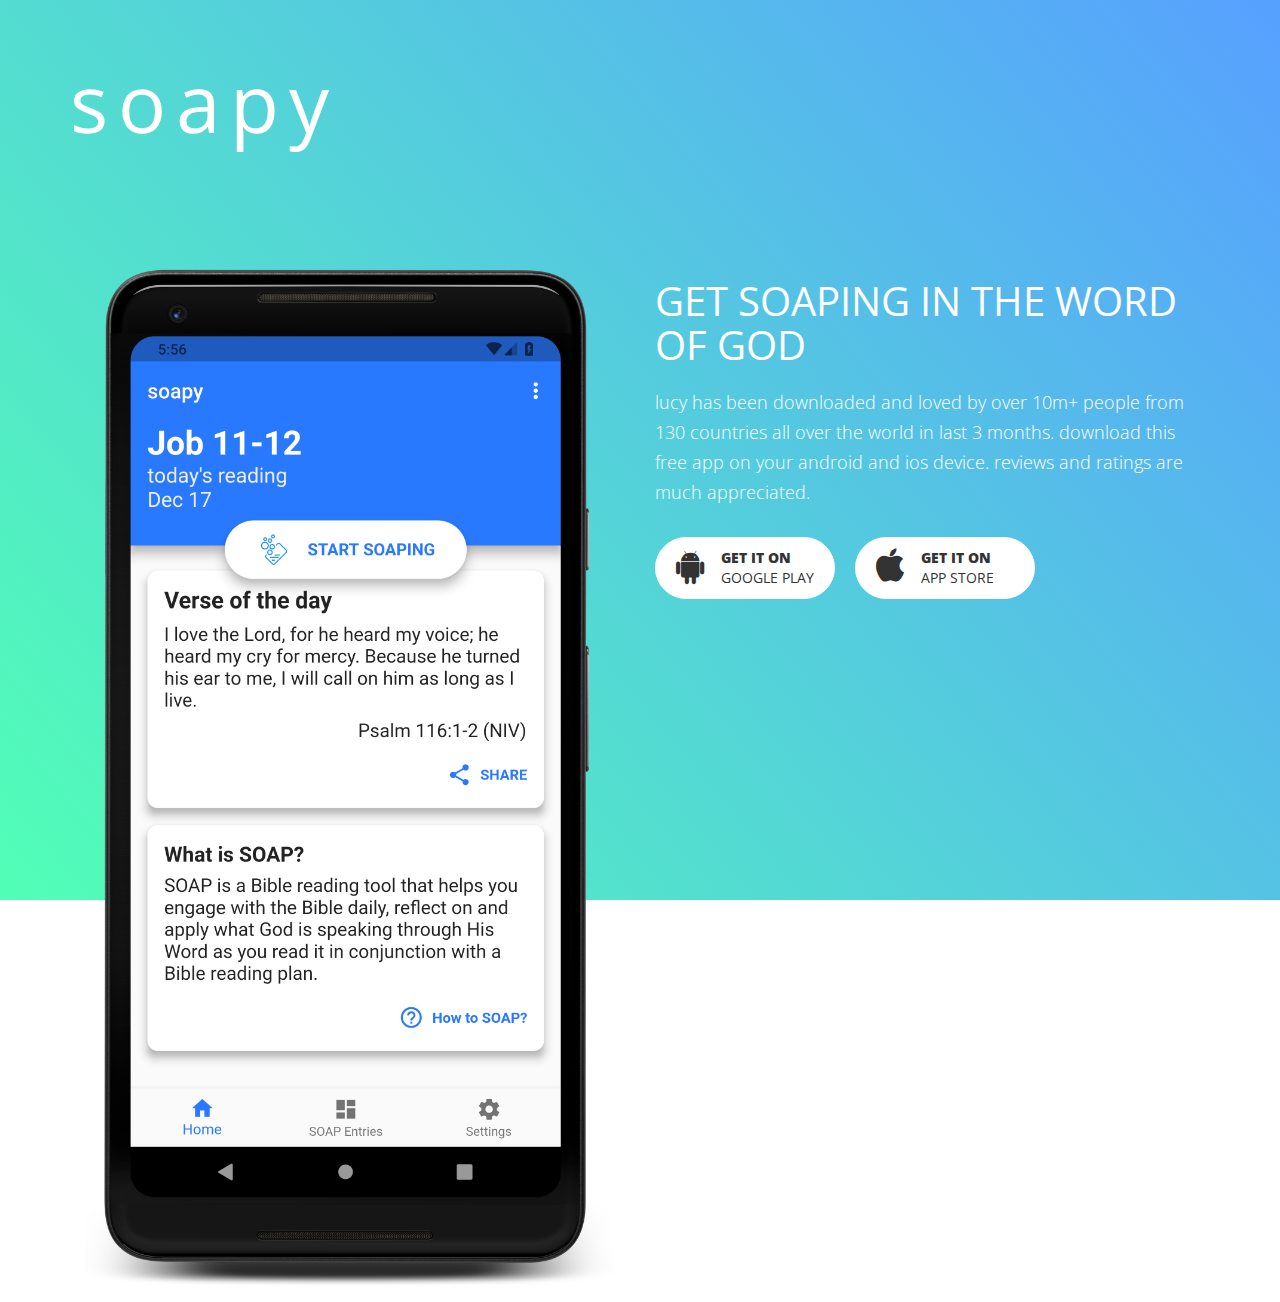
==== index.html @ 53131de4 "Initial commit" ====
<!DOCTYPE html>
<html lang="en">
<head>

    <meta charset="utf-8">
    <meta http-equiv="X-UA-Compatible" content="IE=edge">
    <meta name="viewport" content="width=device-width, initial-scale=1">

    <title>L U C Y</title>

    
    <link rel="stylesheet" href="css/bootstrap.min.css">
    <link rel="stylesheet" href="css/font-awesome.min.css">
    <link rel="stylesheet" href="css/owl.carousel.css">
    <link rel="stylesheet" href="css/owl.theme.css">
    <link rel="stylesheet" href="css/nivo-lightbox/nivo-lightbox.css">
    <link rel="stylesheet" href="css/nivo-lightbox/nivo-lightbox-theme.css">
    <link rel="stylesheet" href="css/animate.css">
    <link rel="stylesheet" href="css/style.css">


    <script src="js/modernizr.custom.js"></script>

</head>

<body>

    <a href="#header" id="back-to-top" class="top"><i class="fa fa-chevron-up"></i></a>
    <!-- HHHHHHHHHHHHHHHHHH        Preloader          HHHHHHHHHHHHHHHH -->
    <!-- <div id="preloader"></div> -->
    <!-- HHHHHHHHHHHHHHHHHH        Header          HHHHHHHHHHHHHHHH -->
    <section id="header" class="header">
        <div class="top-bar">
            <div class="container">
                <div class="navigation" id="navigation-scroll">
                        <div class="row">
                            <div class="col-md-11 col-xs-10">
                                <a href="index.html"><span id="logo"><strong class="strong">soapy</a>
                            </div>
                            <!-- <div class="col-md-1 col-xs-2">
                                <p class="nav-button">
                                    <button id="trigger-overlay" type="button">
                                    <i class="fa fa-bars"></i>
                                    </button>
                                </p>
                            </div> -->
                        </div><!-- /.row -->
                    </div><!-- /.navigation -->
                </div><!--/.container-->
            </div><!--/.top-bar-->

        <div class="container">
            <div class="starting">
                <div class="row">
                    <div class="col-md-6">
                        <img src="img/soapy-device-hero.png" alt="LUCY" class="iwow fadeInLeft animated animated">
                    </div>
                    <div class="col-md-6">
                        <div class="banner-text">
                             <h2 class="animation-box wow bounceIn animated"><strong class="strong">Get SOAPing in the Word of God</strong><br>
                            <p>
                                 Lucy has been downloaded and loved by over 10M+ people from 130 countries all over the world in last 3 months. Download this free app on your Android and iOS device. Reviews and ratings are much appreciated.
                            </p>
                            <a href="#" class="btn btn-download wow animated fadeInLeft">
                            <i class="fa fa-android pull-left"></i>
                            <strong>Get it on</strong>
                            <br/>Google Play </a>
                            <a href="#" class="btn btn-download wow animated fadeInRight">
                            <i class="fa fa-apple pull-left"></i>
                            <strong>Get it on</strong>
                            <br/>App store </a>   
                        </div> <!-- /.banner-text -->
                    </div>
                </div>
            </div>
            <!-- /.starting -->
        </div>
        <!-- /.container -->
    </section>
    <!-- /#header -->

    <script src="js/jquery-1.11.2.min.js"></script>
    <script src="js/wow.min.js"></script>
    <script src="js/owl-carousel.js"></script>
    <script src="js/nivo-lightbox.min.js"></script>
    <script src="js/smoothscroll.js"></script>
    <!--<script src="js/jquery.ajaxchimp.min.js"></script>-->
    <script src="js/bootstrap.min.js"></script>
    <script src="js/classie.js"></script>
    <script src="js/script.js"></script>
    <script>
        new WOW().init();
    </script>
    <script>
        $(document).ready(function(){
            $(".hideit").click(function(){
                $(".overlay").hide();
            });
            $("#trigger-overlay").click(function(){
                $(".overlay").show();
            });
        });
    </script>
    <script>
        $(document).ready(function(){

          var kawa = $('.top-bar');
          var back = $('#back-to-top');
          function scroll() {
             if ($(window).scrollTop() > 700) {
                kawa.addClass('fixed');
                back.addClass('show-top');

             } else {
                kawa.removeClass('fixed');
                back.removeClass('show-top');
             }
          }

          document.onscroll = scroll;
        });
    </script>
    <!--HHHHHHHHHHHH        Smooth Scrooling     HHHHHHHHHHHHHHHH-->
    <script>
        $(function() {
          $('a[href*=#]:not([href=#])').click(function() {
            if (location.pathname.replace(/^\//,'') == this.pathname.replace(/^\//,'') && location.hostname == this.hostname) {
              var target = $(this.hash);
              target = target.length ? target : $('[name=' + this.hash.slice(1) +']');
              if (target.length) {
                $('html,body').animate({
                  scrollTop: target.offset().top
                }, 1000);
                return false;
              }
            }
          });
        });
    </script>
</body>
</html>
---- css/style.css ----
/*HHHHHHHHHHHHHHHHHHHHHHHHHHHHHHHHHHHHHHH
HH				Imports
HHHHHHHHHHHHHHHHHHHHHHHHHHHHHHHHHHHHHHH*/
@import url(http://fonts.googleapis.com/css?family=Raleway:400,100,300,500,700);
@import url(https://fonts.googleapis.com/css?family=Open+Sans);


/*HHHHHHHHHHHHHHHHHHHHHHHHHHHHHHHHHHHHHHH
HH				Global
HHHHHHHHHHHHHHHHHHHHHHHHHHHHHHHHHHHHHHH*/
body{
	font-family: Open Sans, sans-serif;
    position: relative;
}
.top{
    display: none;
    background: rgb(81, 255, 182);
    color: #fff;
    padding: 5px 10px;
    font-size: 22px;
    position: fixed;
    bottom: 45px;
    right: 35px;
}
.show-top{
    display: block;
    z-index: 99;
    transition: 2s;
}
.top:hover{
    background: rgb(87, 160, 255);
}
h1{
	font-weight: 100;
	font-size: 40px;
	text-transform: uppercase;
	color: #fff;
	letter-spacing: 10px;
}
 h2{
	font-weight: 100;
	font-size: 40px;
	text-transform: uppercase;
	color: #fff;
}
ul{
    list-style: none;
}
#trigger-overlay:hover, a:focus, a:hover {
	color: inherit;
	text-decoration: none;
    transition: .8s;
}
p{
    font-size: 18px;
    text-transform: lowercase;
}
.wrapper{
	padding: 75px 0px;
}

.virticle-line{
    height: 40px;
    width: 1px;
    background: #888;
    margin: 15px auto 5px;
}
.circle{
    height: 15px;
    width: 15px;
    border: 1px solid #888;
    border-radius: 100%;
    margin: 0px auto 50px;
}
/*HHHHHHHHHHHHHHHHHHHHHHHHHHHHHHHH
HH 		Overlay style
HHHHHHHHHHHHHHHHHHHHHHHHHHHHHHHH*/
.overlay {
	position: fixed;
	width: 100%;
	height: 100%;
	top: 0;
	left: 0;
    z-index: 9999;
	background: linear-gradient(50deg, rgb(81, 255, 182), rgb(87, 160, 255));
}
.overlay .overlay-close {
    width: 50px;
    height: 50px;
    position: absolute;
    right: 110px;
    top: 85px;
	overflow: hidden;
	border: none;
	background: url(../img/cross.png) no-repeat center center;
	text-indent: 200%;
	color: transparent;
	outline: none;
	z-index: 100;
}
.overlay nav {
	text-align: center;
	position: relative;
	top: 50%;
	height: 60%;
	font-size: 54px;
	-webkit-transform: translateY(-50%);
	transform: translateY(-50%);
}
.overlay ul {
	list-style: none;
	padding: 0;
	margin: 0 auto;
	display: inline-block;
	height: 100%;
	position: relative;
}
.overlay ul li {
	display: block;
	height: 20%;
	height: calc(100% / 5);
	min-height: 54px;
}
.overlay ul li a {
	font-weight: 300;
	display: block;
	color: #fff;
	-webkit-transition: color 0.2s;
	transition: color 0.2s;
}
.overlay ul li a:hover,
.overlay ul li a:focus {
	color: #e3fcb1;
}
.overlay-hugeinc {
	opacity: 0;
	visibility: hidden;
	-webkit-transition: opacity 0.5s, visibility 0s 0.5s;
	transition: opacity 0.5s, visibility 0s 0.5s;
}
.overlay-hugeinc.open {
	opacity: 1;
	visibility: visible;
	-webkit-transition: opacity 0.5s;
	transition: opacity 0.5s;
}
.overlay-hugeinc nav {
	-webkit-perspective: 1200px;
	perspective: 1200px;
}
.overlay-hugeinc nav ul {
	opacity: 0.4;
	-webkit-transform: translateY(-25%) rotateX(35deg);
	transform: translateY(-25%) rotateX(35deg);
	-webkit-transition: -webkit-transform 0.5s, opacity 0.5s;
	transition: transform 0.5s, opacity 0.5s;
}
.overlay-hugeinc.open nav ul {
	opacity: 1;
	-webkit-transform: rotateX(0deg);
	transform: rotateX(0deg);
}
.overlay-hugeinc.close nav ul {
	-webkit-transform: translateY(25%) rotateX(-35deg);
	transform: translateY(25%) rotateX(-35deg);
}

/*HHHHHHHHHHHHHHHHHHHHHHHHHHHHHHHHHHHHHHH
HH              Preloader
HHHHHHHHHHHHHHHHHHHHHHHHHHHHHHHHHHHHHHH*/
#preloader {
    position:fixed;
    left:0;
    top:0;
    z-index:99999999999;
    width:100%;
    height:100%;
    overflow:visible;
    background: #fff url('../img/Intersection.gif') no-repeat center center;
    background-size: 100px 100px;
    }

/*HHHHHHHHHHHHHHHHHHHHHHHHHHHHHHHHHHHHHHH
HH				Header
HHHHHHHHHHHHHHHHHHHHHHHHHHHHHHHHHHHHHHH*/
.header{
	height: 100vh;
	background: linear-gradient(50deg, rgb(81, 255, 182), rgb(87, 160, 255));
    padding: 45px 0px;
}
#logo {
	font-size: 80px;
	letter-spacing: 10px;
	font-weight: 100;
	color: white;
	display: inline-block;
	padding: 0px;
    float: left;
}
a#logo:hover{
	text-decoration: none;
}
.strong{
	font-weight: 400;
}
.header img{
	width: 100%;
}
.top-bar{
    width: 100%;
}
.fixed {
    position: fixed;
    background: rgb(87, 160, 255);
    top: 0;
    z-index: 99;
    transition: 1s;
}
.fixed #logo{
    font-size: 60px;
}
.fixed .nav-button{
    margin: 15px 0px;
}
.nav-button{
	max-width: 600px;
	margin: 35px 0px;
}
.nav-button button{
	border: none;
	outline: none;
	display: inline-block;
	color: #fff;
	border-radius: 0px;
	cursor: pointer;
	background-color: transparent;
	float: right;
	font-size: 42px;
	/*border: 1px solid white;*/
	padding: 0px 12px;
}
.nav-button button:hover{
	color: rgb(87, 160, 255);
	background-color: white;
}
.navbar-white {
      background-color: #fff !important;
      transition: background 0.5s ease-out;
      box-shadow: 0px 0px 10px #39c;
}
.starting img{
	margin-top: 110px;
}
.banner-text{
    margin-top: 100px;
}
.starting p{
	padding: 20px 0px;
	color: #fff;
	line-height: 30px;
}
.btn.btn-download {
    padding: 10px;
    background: white;
    border-radius: 50px;
    width: 180px;
    text-align: left;
    color: #333333;
    border: 1px solid white;
    margin-right: 10px;
}
.btn.btn-download:hover{
    color: #fff;
    background-color: transparent;
}

.btn.btn-download i {
    width: 20px;
    font-size: 36px;
    margin-left: 10px;
    margin-right: 25px;
}

.btn.btn-download strong {
    font-weight: 800;
}
/*HHHHHHHHHHHHHHHHHHHHHHHHHHHHHHHHHHHHHHH
HH              Video
HHHHHHHHHHHHHHHHHHHHHHHHHHHHHHHHHHHHHHH*/
#video{
    text-align: center;
    color: #333;
}
#video h2{
    color: #333;
}
#video p{
    margin-top: 40px;
}
.video{
    margin: 0 auto;
}
/*HHHHHHHHHHHHHHHHHHHHHHHHHHHHHHHHHHHHHHH
HH              Bigfeature
HHHHHHHHHHHHHHHHHHHHHHHHHHHHHHHHHHHHHHH*/
#bigfeatures li i{
    color: #999;
    font-size: 24px;
    text-align: center;
    height: 50px;
    width: 50px;
    border: 1px solid #999;
    border-radius: 100%;
    padding-top: 12px;
}
.item-list-right li {
    padding:0 70px 20px 0;
    position:relative;
    text-align:right;
}
.item-list-right li i {
    font-size:32px;
    position:absolute;
    right:0;
    top:0;
}
.item-list-left li {
    padding:0 0px 20px 60px;
    position:relative;
    text-align:left;
}
.item-list-left li i {
    font-size:32px;
    position:absolute;
    left:0;
    top:0;
}
.item-list-right h3,.item-list-left h3 {
    margin:0 0 25px 0;
    font-weight:300;
}
.item-list-left.item-list-big li {
    padding:0 0px 20px 70px;
}
.item-list-big li i {
    font-size:48px;
}
.item-list-right li:last-child,.item-list-left li:last-child {
    padding-bottom:0;
}
#bigfeatures .screen {
    width: 400px;
    max-width:110%;
    height:auto;
}
#bigfeatures i {
    color:#41A1E1;
}
@media (max-width:1200px) and (min-width:767px) {
    #bigfeatures i {
        display:none;
    }
    .item-list-right.item-list-big li,.item-list-left.item-list-big li {
        padding:0 0px 40px 0px;
    }
}
@media (max-width:992px) and (min-width:767px) {
    .item-list-right.item-list-big li,.item-list-left.item-list-big li {
        font-size:14px;
    }
    .item-list-right h3,.item-list-left h3 {
        font-size:22px;
    }
    .item-list-right li:last-child,.item-list-left li:last-child {
        padding-bottom:0;
    }
}
@media all and (max-width:767px) {
    .item-list-right li i {
        right:auto;
        left:0;
    }
    .item-list-left li:last-child {
        margin-bottom:60px;
    }
}
.animation-box {
    display:inline-block;
    position:relative;
}
@-webkit-keyframes highlight-left {
    0% {
        opacity:0;
        top:100%;
        -webkit-transform:scale(0);
    }
    70% {
        opacity:1;
        -webkit-transform:scale(1);
    }
    100% {
        opacity:0;
        top:0;
        -webkit-transform:scale(0);
    }
}
@keyframes highlight-left {
    0% {
        opacity:0;
        top:100%;
        transform:scale(0);
    }
    70% {
        opacity:1;
        transform:scale(1);
    }
    100% {
        opacity:0;
        top:0;
        transform:scale(0);
    }
}
.highlight-left {
    position:absolute;
    animation:highlight-left 2s ease-in 0s infinite;
    -webkit-animation:highlight-left 2s ease-in 0s infinite;
    left:-5px;
    margin-top:-100px;
}
@-webkit-keyframes highlight-right {
    0% {
        opacity:0;
        top:0;
        -webkit-transform:scale(0)
    }
    70% {
        opacity:1;
        -webkit-transform:scale(1)
    }
    100% {
        opacity:0;
        top:100%;
        -webkit-transform:scale(0)
    }
}
@keyframes highlight-right {
    0% {
        opacity:0;
        top:0;
        transform:scale(0)
    }
    70% {
        opacity:1;
        transform:scale(1)
    }
    100% {
        opacity:0;
        top:100%;
        transform:scale(0)
    }
}
.highlight-right {
    position:absolute;
    animation:highlight-right 2s ease-in 0s infinite;
    -webkit-animation:highlight-right 2s ease-in 0s infinite;
    right:-5px;
    margin-top: -100px;
}

/*HHHHHHHHHHHHHHHHHHHHHHHHHHHHHHHHHHHHHHHHHHHHHHHH
HH              Speciality
HHHHHHHHHHHHHHHHHHHHHHHHHHHHHHHHHHHHHHHHHHHHHHHH*/
#speciality{
    background: #eee;
    text-align: center;
    color: #333;
}
#speciality h2{
    color: #333;
}
#speciality h3{
    text-transform: uppercase;
}
.special-icon{
    color: #888;
    border: 1px solid #888;
    border-radius: 100%;
    width: 50px;
    height: 50px;
    padding-top: 15px;
    display: inline-block;
    margin: 15px 0px;
}
#speciality .container .row .col-sm-4:nth-child(2){
    border-right: 1px solid #888;
    border-left: 1px solid #888;

}
/*HHHHHHHHHHHHHHHHHHHHHHHHHHHHHHHHHHHHHHHHHHHHHHHH
HH              Features
HHHHHHHHHHHHHHHHHHHHHHHHHHHHHHHHHHHHHHHHHHHHHHHH*/
.features-list{
    margin: 20px 10px;
}
.features-list-left{
    text-align: right;
    margin: 20px 10px;
}
.features-list ul.right li{
    padding: 10px 0px;
}
.features-list-left ul.left li{
    padding: 10px 0px;
    text-align: right;
}
.features-list ul.right{
    padding: 40px;
    margin-left: -40px;
}
.features-list-left ul.left{
    padding: 40px;
    margin-right: -40px;
}
.left-img{
    margin-right: -15px;
}
.right-img{
    margin-left: -15px;
}
/*HHHHHHHHHHHHHHHHHHHHHHHHHHHHHHHHHHHHHHHHHHHHHHHH
HH              Screenshots
HHHHHHHHHHHHHHHHHHHHHHHHHHHHHHHHHHHHHHHHHHHHHHHH*/
#gallery{
    background: #e7e7e7;
}
#gallery h2{
    display: none;
}
#gallery {
    position: relative;
}
#gallery .virticle-line, #gallery .circle{
    display: none;
}
#screenshots .item {
    padding:0px 0px;
    margin:10px;
    color:#FFF;
    -webkit-border-radius:3px;
    -moz-border-radius:3px;
    border-radius:3px;
    text-align:center;
    display:block;
}
.img_res{
    max-width: 200px;
}
.customNavigation {
    text-align:center;
}

.customNavigation a {
    -webkit-user-select:none;
    -khtml-user-select:none;
    -moz-user-select:none;
    -ms-user-select:none;
    user-select:none;
    -webkit-tap-highlight-color:rgba(0,0,0,0);
}
.gallery-nav {
    width: 42px;
    height: 42px;
    background: #fff;
    font-size: 28px;
    line-height: 0;
    border: 2px solid;
    border-radius: 100%;
    color: rgb(87, 160, 255);
    padding: 6px 9px;
}
.gallery-nav:hover,.gallery-nav:focus,.gallery-nav:active {
    color:#fff;
    background: rgb(87, 160, 255);
    border-color: rgb(87, 160, 255);
}
.customNavigation{
    top: 40%;
    position: absolute;
    display: block;
    width: 100%;
}
a.prev{
	float: left;
    margin-left: 10px;
    padding-left: 6px;
}
a.next{
	float: right;
    margin-right: 10px;
    padding-left: 12px;
}


/*HHHHHHHHHHHHHHHHHHHHHHHHHHHHHHHHHHHHHHHHHHHHHHHH
HH              Development Team
HHHHHHHHHHHHHHHHHHHHHHHHHHHHHHHHHHHHHHHHHHHHHHHH*/
#team{
    text-align: center;
    color: #333;
}
#team h2{
    color: #333;
}
#team img{
    width: 200px;
    margin-bottom: 20px;
    position: relative;
    display: block;
    margin: 0px auto;
}
.img-hover{
    display: none;
    width: 200px;
    height: 213px;
    position: absolute;
    margin: 0px auto;
}
#team .icon-m{
    position: absolute;
    width: 30px;
    right: 0px;
    bottom: 0px;
}
#team .icon-p{
    position: absolute;
    width: 30px;
    top: 185px;
    left: 185px;
}
#team .col-md-2:hover .img-hover{
    display: block;
    background: rgba(0, 0, 0, .7);
    top: 0;
    cursor: pointer;
    margin: 0px auto;
}
#team .col-md-2:hover .icon-m{
    display: block;
}
ul.social-icon{
    padding: 0px;
    margin-top: 95px;
}
ul.social-icon li{
    display: inline-block;
    margin: 5px;
}
ul.social-icon i {
    color:#333;
    background: #fff;
    border-radius:100%;
    display:block;
    width: 30px;
    height: 30px;
    padding: 8px;
}
ul.social-icon li a {
    display:block;
}
.social-icon ul li a i{
    color: white;
    border-color: white;
}
/*HHHHHHHHHHHHHHHHHHHHHHHHHHHHHHHHHHHHHHHHHHHHHH
HH 				Testimonial
HHHHHHHHHHHHHHHHHHHHHHHHHHHHHHHHHHHHHHHHHHHHHHH*/
#testimonial{
	background: linear-gradient(50deg, rgb(81, 255, 182), rgb(87, 160, 255));
    color: white;
    padding: 100px 0px;
    /*position: relative;*/
}
#testimonial h3{
    color: white;
}
#testimonial hr{
    border-color: white;
}
/*.item .test-img{
    width: 100px;
}*/
.owl-theme .owl-controls .owl-page span {
    border: 1px solid white;
    border-radius: 100%;
    height: 100px;
    width: 100px;
    border: 1px;
    padding: 0px;
    margin: 0px;
    background-color: #eee;
}
.owl-theme .owl-controls .owl-page{
    border-radius: 100%;
    border: 2px solid #fff;
    margin: 10px;
   /* position: absolute;
    top: -25px;*/
}
.owl-theme .owl-controls .owl-page span:hover{
    background-color: transparent;
}
.owl-theme .owl-controls .active span{
    background-color: transparent;
}
.owl-theme .owl-controls .owl-page:nth-child(1) {
    background: url(../img/test1.png) center ;
    background-size: 100px 100px;
}
.owl-theme .owl-controls .owl-page:nth-child(2) {
    background: url(../img/test2.png) center;
    background-size: 100px 100px;
}
.owl-theme .owl-controls .owl-page:nth-child(3) {
    background: url(../img/test3.png) center;
    background-size: 100px 100px;
}

/*HHHHHHHHHHHHHHHHHHHHHHHHHHHHHHHHHHHHHHHHHHHHHHHH
HH              Pricing table
HHHHHHHHHHHHHHHHHHHHHHHHHHHHHHHHHHHHHHHHHHHHHHHH*/

#pricing{
    position: relative;
    height: 100%;
    background: linear-gradient(50deg, rgb(81, 255, 182), rgb(87, 160, 255));
}
ul.pricing-table {
    display:block;
    width:100%;
}
ul.pricing-table:after {
    display:block;
    content:"";
    clear:both;
}
ul.pricing-table>li {
    display:block;
    position:relative;
    z-index:1;
    float:left;
    width:30.66666%;
    background:#fff;
    color:#444;
    margin:0 4% 0 0;
    padding:15px;
    text-align:center;
}
ul.pricing-table>li:last-child {
    margin-right:0;
}

ul.pricing-table .benefits-list{
    padding: 0px;
}
ul.pricing-table .stamp {
    position:absolute;
    right:-20px;
    top:60px;
    height:80px;
    width:80px;
    padding:10px;
    border-radius:50%;
    overflow:hidden;
    font-size:12px;
    background:#fff;
    border:1px solid #eee;
    text-transform:uppercase;
    line-height:1;
    font-weight:bold;
    letter-spacing:0px;
}
ul.pricing-table .stamp i {
    display:block;
    padding:0 0 4px 0;
    font-size:27px;
}
ul.pricing-table h3 {
    display:block;
    padding:30px 5px 30px 5px;
    margin:0;
    border-radius:5px 5px 0 0;
    border-bottom:2px dotted #eee;
    color:#444;
}
ul.pricing-table li.silver h3 {
    background:#eee;
    color:#888;
    border-bottom:2px dotted #eee;
}
ul.pricing-table li.silver .stamp {
    color:#888;
    border:1px solid #888;
}
ul.pricing-table li.gold h3 {
    background:#fff29d;
    color:#a98815;
    border-bottom:2px dotted #fff29d;
}
ul.pricing-table li.gold .stamp {
    color:#a98815;
    border:1px solid #a98815;
    text-align:center;
}
ul.pricing-table span {
    display:block;
    font-size:40px;
    font-weight:bold;
    color:#222;
    padding:30px 0;
    line-height:1.3;
}
ul.pricing-table span small {
    font-size:14px;
    font-weight:normal;
    color:#ccc;
    display:block;
    line-height:1;
}
ul.pricing-table .benefits-list {
    margin:0 0 30px 0;
}
ul.pricing-table .benefits-list li {
    padding:5px 0;
}
ul.pricing-table .benefits-list li.not {
    text-decoration:line-through;
    color:#ddd;
}
ul.pricing-table a.buy {
    display:block;
    padding:15px;
    font-size:28px;
    background:#f2f2f2;
    border-radius:0 0 5px 5px;
    color:#444;
    text-align:center;
}
ul.pricing-table a.buy:hover .ion-ios-cart-outline:before {
    content: "\f3d6";
}
.bg-color-grad {
    background:#00aeff;
    background:-moz-linear-gradient(top,#00aeff 0%,#00e0a4 100%);
    background:-webkit-gradient(linear,left top,left bottom,color-stop(0%,#00aeff),color-stop(100%,#00e0a4));
    background:-webkit-linear-gradient(top,#00aeff 0%,#00e0a4 100%);
    background:-o-linear-gradient(top,#00aeff 0%,#00e0a4 100%);
    background:-ms-linear-gradient(top,#00aeff 0%,#00e0a4 100%);
    background:linear-gradient(to bottom,#00aeff 0%,#00e0a4 100%);
    filter:progid:DXImageTransform.Microsoft.gradient( startColorstr='#00aeff',endColorstr='#00e0a4',GradientType=0 );
}


/*HHHHHHHHHHHHHHHHHHHHHHHHHHHHHHHHHHHHHHHHHHHHHHHH
HH              Contact Us
HHHHHHHHHHHHHHHHHHHHHHHHHHHHHHHHHHHHHHHHHHHHHHHH*/
#contact{
    text-align: left;
    background-color: #e7e7e7;
}
#contact i {
    width: 60px;
    height: 100px;
    border-radius: 30px;
    border: 2px solid #fff;
    color: #fff;
    font-size: 40px;
    display: inline-block;
    margin-right: 20px;
    margin-top: 12px;
    padding: 30px 0;
    text-align: center;
    float: left;
}
.contact-item:hover i{
    background-color: #39c;
    transition: .8s;
    border: 2px solid #e7e7e7 !important;
    /*background: linear-gradient(90deg, rgb(81, 255, 182), rgb(87, 160, 255));*/
}
.contact{
    font-size: 15px;
}
.form h3{
    margin-left: 15px;
}
.form .message{
    margin: 0px 15px;
    height: 180px;
    width: 98%;
}
.btn-sub {
    width: 170px;
    height: 50px;
    border-radius: 0px;
    color: white;
    background-color: rgb(87, 160, 255);
    padding: 15px 10px;
    margin: 10px 30px;
    border-color: rgb(87, 160, 255);
    margin-bottom: 45px;
    text-transform: uppercase;
    font-weight: 700;
}
.btn-sub:hover{
    background-color: rgb(81, 255, 182);
    border-color: rgb(81, 255, 182);
    color: white;
    transition: .8s;
}
input[type="username"]:focus, input[type="email"]:focus, input[type="text"]:focus{
    border-color: rgb(81, 255, 182);
    box-shadow: none;
}
input.form-control, .message {
    border-radius: 0px;
}
/*HHHHHHHHHHHHHHHHHHHHHHHHHHHHHHHHHHHHHHHHHHHHHHHH
HH              Footer Section
HHHHHHHHHHHHHHHHHHHHHHHHHHHHHHHHHHHHHHHHHHHHHHHH*/

#footer {
    /*background: linear-gradient(180deg, rgb(0, 190, 111), rgb(87, 160, 255));*/
    background-color: #39c;
    color:white;
    padding:40px 0;
}
#footer .credits a {
    color:#fff;
    text-decoration:underline;
}
.credits{
   	padding-bottom: 5px;
}
ul.social-icons{
  padding: 0;
}
ul.social-icons li {
    display:inline-block;
    margin:5px;
    font-size:35px;
}
.copyright {
    margin-top:40px;
    border-top:1px solid rgba(255,255,255,0.31);
    padding-top:40px;
}
ul.social-icons i {
    color:white;
    border-radius:100%;
    display:block;
    width: 50px;
    height: 50px;
    padding: 9px;
}
ul.social-icons li a {
    display:block;
}
.footer-logo h1 {
    color: white;
}
.social-icons ul li a i{
	color: white;
	border-color: white;
}
.facebook a:hover i {
    color:#fff;
    background-color:#3B5998;
}
.twitter a:hover i {
    color:#fff;
    background-color: #2A80BA;
}
.linkedin a:hover i {
    color:#fff;
    background-color:#007bb6;
}
.googleplus a:hover i {
    color:#fff;
    background-color:#dd4b39;
}
.github a:hover i {
    color:#fff;
    background-color: #444;
}
.back-to-top {
    cursor: pointer;
    position: fixed;
    bottom: 20px;
    right: 20px;
    display:none;
    border-radius: 0;
    opacity: 0.75;
}



/*HHHHHHHHHHHHHHHHHHHHHHHHHHHHHHHHHHHHHHHHHHHHHHHH
HH 				Media Quiry
HHHHHHHHHHHHHHHHHHHHHHHHHHHHHHHHHHHHHHHHHHHHHHHH*/


@media screen and (max-height: 30.5em) {
	.overlay nav {
		height: 70%;
		font-size: 34px;
	}
	.overlay ul li {
		min-height: 34px;
	}
}
@media (max-width: 966px){
    .header{
        height: 100%;
    }
    .header img{
        display: none;
    }
    .img-hover{
        left: 0;
        right: 0;
    }
    #gallery h2{
        display: block;
        color: black;
        text-align: center;
    }
    #gallery .virticle-line, #gallery .circle{
        display: block;
    }
    #team .icon-p{
        left: 231px;
    }
    /*#speciality .container .row .col-sm-4:nth-child(2){
        border-right: 2px solid #888;
    }*/
    #contact i{
        color: #9d9d9d;
        border-color: #9d9d9d;
    }
    #contact .col-sm-6:hover i{
        background-color: #39c;
        color: #fff;
        border-color: #fff;
    }
    h3{
        font-weight: 500 !important;
    }
    #bigfeatures li i{
        display: none;
    }
    .form .message{
        width: 96%;
    }
}
@media (max-width: 480px){
    h2{
        font-size: 35px;
    }
    .wrapper{
        padding: 35px 0px;
    }
    .header{
		text-align: center;
        padding: 10px 0px;
	}
    .banner-text {
        margin-top: 50px;
    }
    .btn.btn-download{
        margin-right: 5px;
        width: 133px;
        margin-bottom: 30px;
    }
    .btn.btn-download i {
        font-size: 36px;
        margin-right: 16px;
        margin-left: 0px;
    }
	.overlay .overlay-close {
		right: 45px;
	  	top: 30px;
	}
    .nav-button button{
        font-size: 36px;
        margin-top: -20px;
    }
	#logo{
		font-size: 56px;
		text-align: left;
	}
	.btn-download{
		margin: 5px 0px;
	}
    ul.pricing-table>li {
        margin: 10px -20px;
        width: 100%;
    }
    #speciality .container .row .col-sm-4:nth-child(2){
        border: 0px;
    }
    .item-list-right.item-list-big li, .item-list-left.item-list-big li{
        padding: 0 0 60px 0;
        margin: 0px;
        text-align: left;
    }
    li.li i {
        display: none;
    }
    #features img{
        display: none;
    }
    .features-list, .features-list-left {
        padding: 10px;
    }
    .features-list ul.right li {
        padding: 10px 5px;
    }
    .features-list-left{
        text-align: left;
    }
    .features-list-left ul.left li {
          padding-bottom: 10px;
          margin-left: -30px;
          text-align: left;
    }
    .features-list ul.right{
        padding: 0px;
        margin: 0px;
    }
    .features-list-left ul.left{
        padding: 0px;
        margin-left: 40px;
    }
    .owl-theme .owl-controls .owl-page span{
        height: 70px;
        width: 70px;
    }
    .owl-theme .owl-controls .owl-page:nth-child(1){
        background-size: 70px 70px;
    }
    .owl-theme .owl-controls .owl-page:nth-child(2){
        background-size: 70px 70px;
    }
    .owl-theme .owl-controls .owl-page:nth-child(3){
        background-size: 70px 70px;
    }
    ul.social-icons li{
        margin: 0px;
    }
    .form .message{
        width: 91%;
    }
}
@media (max-width: 320px){
    .overlay nav ul{
        margin-left: -20px;
    }
    .overlay .overlay-close {
        right: 50px;
    }
}
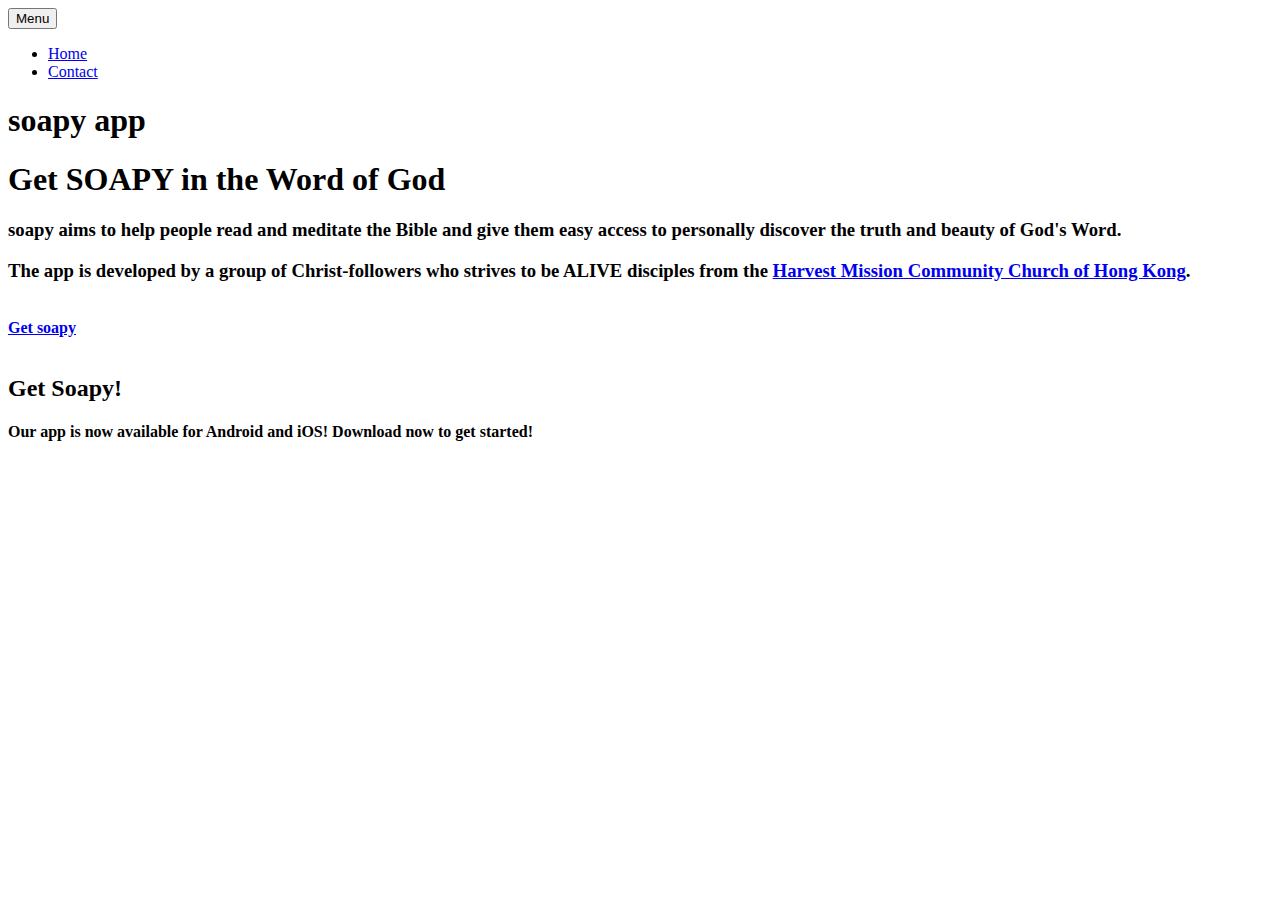
==== commit 5b85e816: "Update routes links" ====
--- a/index.html
+++ b/index.html
@@ -1,141 +1,125 @@
 <!DOCTYPE html>
 <html lang="en">
-<head>
 
+  <head>
     <meta charset="utf-8">
-    <meta http-equiv="X-UA-Compatible" content="IE=edge">
-    <meta name="viewport" content="width=device-width, initial-scale=1">
+    <meta name="viewport" content="width=device-width, initial-scale=1, shrink-to-fit=no">
+    <meta name="description" content="Soapy app aims to help people read and meditate the Bible and give them easy access to personally discover the truth and beauty of God's Word.">
+    <meta name="author" content="">
 
-    <title>L U C Y</title>
+    <title>soapy app</title>
+    <link rel="apple-touch-icon" sizes="57x57" href="/favicon/apple-icon-57x57.png">
+    <link rel="apple-touch-icon" sizes="60x60" href="/favicon/apple-icon-60x60.png">
+    <link rel="apple-touch-icon" sizes="72x72" href="/favicon/apple-icon-72x72.png">
+    <link rel="apple-touch-icon" sizes="76x76" href="/favicon/apple-icon-76x76.png">
+    <link rel="apple-touch-icon" sizes="114x114" href="/favicon/apple-icon-114x114.png">
+    <link rel="apple-touch-icon" sizes="120x120" href="/favicon/apple-icon-120x120.png">
+    <link rel="apple-touch-icon" sizes="144x144" href="/favicon/apple-icon-144x144.png">
+    <link rel="apple-touch-icon" sizes="152x152" href="/favicon/apple-icon-152x152.png">
+    <link rel="apple-touch-icon" sizes="180x180" href="/favicon/apple-icon-180x180.png">
+    <link rel="icon" type="image/png" sizes="192x192"  href="/favicon/android-icon-192x192.png">
+    <link rel="icon" type="image/png" sizes="32x32" href="/favicon/favicon-32x32.png">
+    <link rel="icon" type="image/png" sizes="96x96" href="/favicon/favicon-96x96.png">
+    <link rel="icon" type="image/png" sizes="16x16" href="/favicon/favicon-16x16.png">
+    <link rel="manifest" href="/favicon/manifest.json">
+    <link rel="shortcut icon" href="/favicon/favicon-96x96.png" type="image/png">
+    <link rel="icon" href="/favicon/favicon.ico" type="image/x-icon">
+    <meta name="msapplication-TileColor" content="#2979FF">
+    <meta name="msapplication-TileImage" content="/favicon/ms-icon-144x144.png">
+    <meta name="theme-color" content="#2979FF">
 
-    
-    <link rel="stylesheet" href="css/bootstrap.min.css">
-    <link rel="stylesheet" href="css/font-awesome.min.css">
-    <link rel="stylesheet" href="css/owl.carousel.css">
-    <link rel="stylesheet" href="css/owl.theme.css">
-    <link rel="stylesheet" href="css/nivo-lightbox/nivo-lightbox.css">
-    <link rel="stylesheet" href="css/nivo-lightbox/nivo-lightbox-theme.css">
-    <link rel="stylesheet" href="css/animate.css">
-    <link rel="stylesheet" href="css/style.css">
+    <!-- Bootstrap core CSS -->
+    <link href="vendor/bootstrap/css/bootstrap.min.css" rel="stylesheet">
 
+    <!-- Custom fonts for this template -->
+    <link href="vendor/fontawesome-free/css/all.min.css" rel="stylesheet">
+    <link rel="stylesheet" href="vendor/simple-line-icons/css/simple-line-icons.css">
+    <link href="https://fonts.googleapis.com/css?family=Lato" rel="stylesheet">
+    <link href="https://fonts.googleapis.com/css?family=Catamaran:100,200,300,400,500,600,700,800,900" rel="stylesheet">
+    <link href="https://fonts.googleapis.com/css?family=Muli" rel="stylesheet">
 
-    <script src="js/modernizr.custom.js"></script>
+    <!-- Plugin CSS -->
+    <link rel="stylesheet" href="device-mockups/device-mockups.min.css">
 
-</head>
+    <!-- Custom styles for this template -->
+    <link href="css/new-age.css" rel="stylesheet">
 
-<body>
+  </head>
 
-    <a href="#header" id="back-to-top" class="top"><i class="fa fa-chevron-up"></i></a>
-    <!-- HHHHHHHHHHHHHHHHHH        Preloader          HHHHHHHHHHHHHHHH -->
-    <!-- <div id="preloader"></div> -->
-    <!-- HHHHHHHHHHHHHHHHHH        Header          HHHHHHHHHHHHHHHH -->
-    <section id="header" class="header">
-        <div class="top-bar">
-            <div class="container">
-                <div class="navigation" id="navigation-scroll">
-                        <div class="row">
-                            <div class="col-md-11 col-xs-10">
-                                <a href="index.html"><span id="logo"><strong class="strong">soapy</a>
-                            </div>
-                            <!-- <div class="col-md-1 col-xs-2">
-                                <p class="nav-button">
-                                    <button id="trigger-overlay" type="button">
-                                    <i class="fa fa-bars"></i>
-                                    </button>
-                                </p>
-                            </div> -->
-                        </div><!-- /.row -->
-                    </div><!-- /.navigation -->
-                </div><!--/.container-->
-            </div><!--/.top-bar-->
+  <body id="page-top">
+<!-- Navigation -->
+    <nav class="navbar navbar-expand-lg navbar-light fixed-top" id="mainNav">
+      <div class="container">
+        <button class="navbar-toggler navbar-toggler-right" type="button" data-toggle="collapse" data-target="#navbarResponsive" aria-controls="navbarResponsive" aria-expanded="false" aria-label="Toggle navigation">
+          Menu
+          <i class="fas fa-bars"></i>
+        </button>
+        <div class="collapse navbar-collapse" id="navbarResponsive">
+          <ul class="navbar-nav ml-auto">
+            <li class="nav-item">
+              <a class="nav-link js-scroll-trigger" href="#">Home</a>
+            </li>
+            <li class="nav-item">
+              <a class="nav-link js-scroll-trigger" href="/contact.html">Contact</a>
+            </li>
+          </ul>
+        </div>
+      </div>
+    </nav>
 
-        <div class="container">
-            <div class="starting">
-                <div class="row">
-                    <div class="col-md-6">
-                        <img src="img/soapy-device-hero.png" alt="LUCY" class="iwow fadeInLeft animated animated">
-                    </div>
-                    <div class="col-md-6">
-                        <div class="banner-text">
-                             <h2 class="animation-box wow bounceIn animated"><strong class="strong">Get SOAPing in the Word of God</strong><br>
-                            <p>
-                                 Lucy has been downloaded and loved by over 10M+ people from 130 countries all over the world in last 3 months. Download this free app on your Android and iOS device. Reviews and ratings are much appreciated.
-                            </p>
-                            <a href="#" class="btn btn-download wow animated fadeInLeft">
-                            <i class="fa fa-android pull-left"></i>
-                            <strong>Get it on</strong>
-                            <br/>Google Play </a>
-                            <a href="#" class="btn btn-download wow animated fadeInRight">
-                            <i class="fa fa-apple pull-left"></i>
-                            <strong>Get it on</strong>
-                            <br/>App store </a>   
-                        </div> <!-- /.banner-text -->
-                    </div>
-                </div>
+    <header class="masthead">
+      <div class="container h-100">
+        <div class="row h-100">
+          <div class="col-lg-8 my-auto">
+            <div class="header-content mx-auto">
+              <h1 class="mb-5"><strong>soapy app</strong></h1>
+              <h1 class="mb-4">Get SOAPY in the Word of God</h1>
+              <h3 class="mb-3">
+                    soapy aims to help people read and meditate the Bible and give them easy access to personally discover the truth and beauty of God's Word.
+              </h3>
+              <h3>
+                  The app is developed by a group of Christ-followers who strives to be ALIVE disciples from the <a href="http://hongkong.hmcc.net">Harvest Mission Community Church of Hong Kong</a>.
+              </h3>
+              <br>
+              <a href="#download" class="btn btn-outline btn-xl js-scroll-trigger"><strong>Get soapy</strong></a>
+              <br>
             </div>
-            <!-- /.starting -->
+          </div>
+          <div class="col-lg-4 my-auto">
+            <div class="device-container">
+                <img src="img/soapy-pixel-framed.png" class="img-fluid" alt="">
+            </div>
+          </div>
         </div>
-        <!-- /.container -->
+      </div>
+    </header>
+
+    <section class="download bg-primary text-center" id="download">
+      <div class="container">
+        <div class="row">
+          <div class="col-md-8 mx-auto">
+            <h2 class="section-heading">Get Soapy!</h2>
+            <h4>Our app is now available for Android and iOS! Download now to get started!</h4>
+            <br>
+            <div class="badges">
+              <a class="badge-link" href="https://play.google.com/store/apps/details?id=xyz.nouze.soapy"><img src="img/google-play-badge.svg" alt=""></a>
+              <a class="badge-link" href="https://itunes.apple.com/app/soapy-soap-bible-reading-app/id1448825436"><img src="img/app-store-badge.svg" alt=""></a>
+            </div>
+          </div>
+        </div>
+      </div>
     </section>
-    <!-- /#header -->
 
-    <script src="js/jquery-1.11.2.min.js"></script>
-    <script src="js/wow.min.js"></script>
-    <script src="js/owl-carousel.js"></script>
-    <script src="js/nivo-lightbox.min.js"></script>
-    <script src="js/smoothscroll.js"></script>
-    <!--<script src="js/jquery.ajaxchimp.min.js"></script>-->
-    <script src="js/bootstrap.min.js"></script>
-    <script src="js/classie.js"></script>
-    <script src="js/script.js"></script>
-    <script>
-        new WOW().init();
-    </script>
-    <script>
-        $(document).ready(function(){
-            $(".hideit").click(function(){
-                $(".overlay").hide();
-            });
-            $("#trigger-overlay").click(function(){
-                $(".overlay").show();
-            });
-        });
-    </script>
-    <script>
-        $(document).ready(function(){
+    <!-- Bootstrap core JavaScript -->
+    <script src="vendor/jquery/jquery.min.js"></script>
+    <script src="vendor/bootstrap/js/bootstrap.bundle.min.js"></script>
 
-          var kawa = $('.top-bar');
-          var back = $('#back-to-top');
-          function scroll() {
-             if ($(window).scrollTop() > 700) {
-                kawa.addClass('fixed');
-                back.addClass('show-top');
+    <!-- Plugin JavaScript -->
+    <script src="vendor/jquery-easing/jquery.easing.min.js"></script>
 
-             } else {
-                kawa.removeClass('fixed');
-                back.removeClass('show-top');
-             }
-          }
+    <!-- Custom scripts for this template -->
+    <script src="js/new-age.min.js"></script>
 
-          document.onscroll = scroll;
-        });
-    </script>
-    <!--HHHHHHHHHHHH        Smooth Scrooling     HHHHHHHHHHHHHHHH-->
-    <script>
-        $(function() {
-          $('a[href*=#]:not([href=#])').click(function() {
-            if (location.pathname.replace(/^\//,'') == this.pathname.replace(/^\//,'') && location.hostname == this.hostname) {
-              var target = $(this.hash);
-              target = target.length ? target : $('[name=' + this.hash.slice(1) +']');
-              if (target.length) {
-                $('html,body').animate({
-                  scrollTop: target.offset().top
-                }, 1000);
-                return false;
-              }
-            }
-          });
-        });
-    </script>
-</body>
-</html>+  </body>
+
+</html>
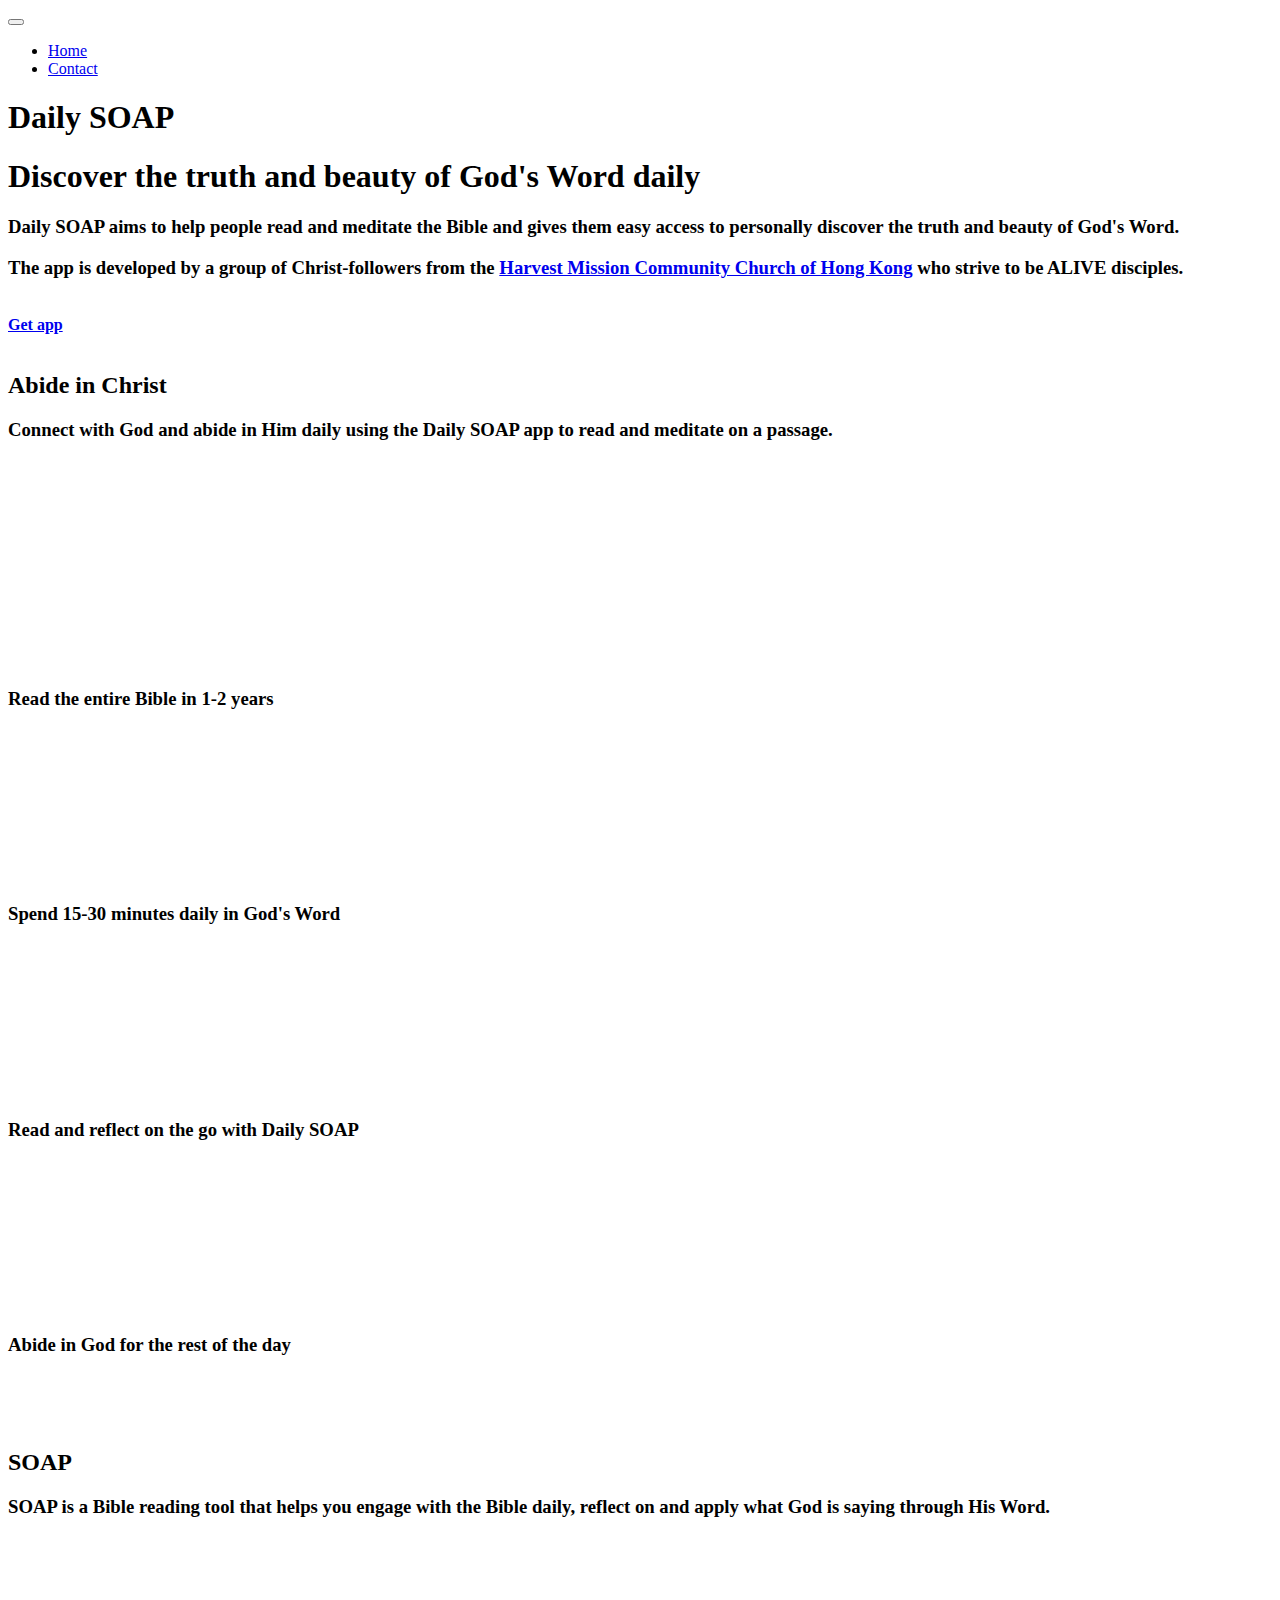
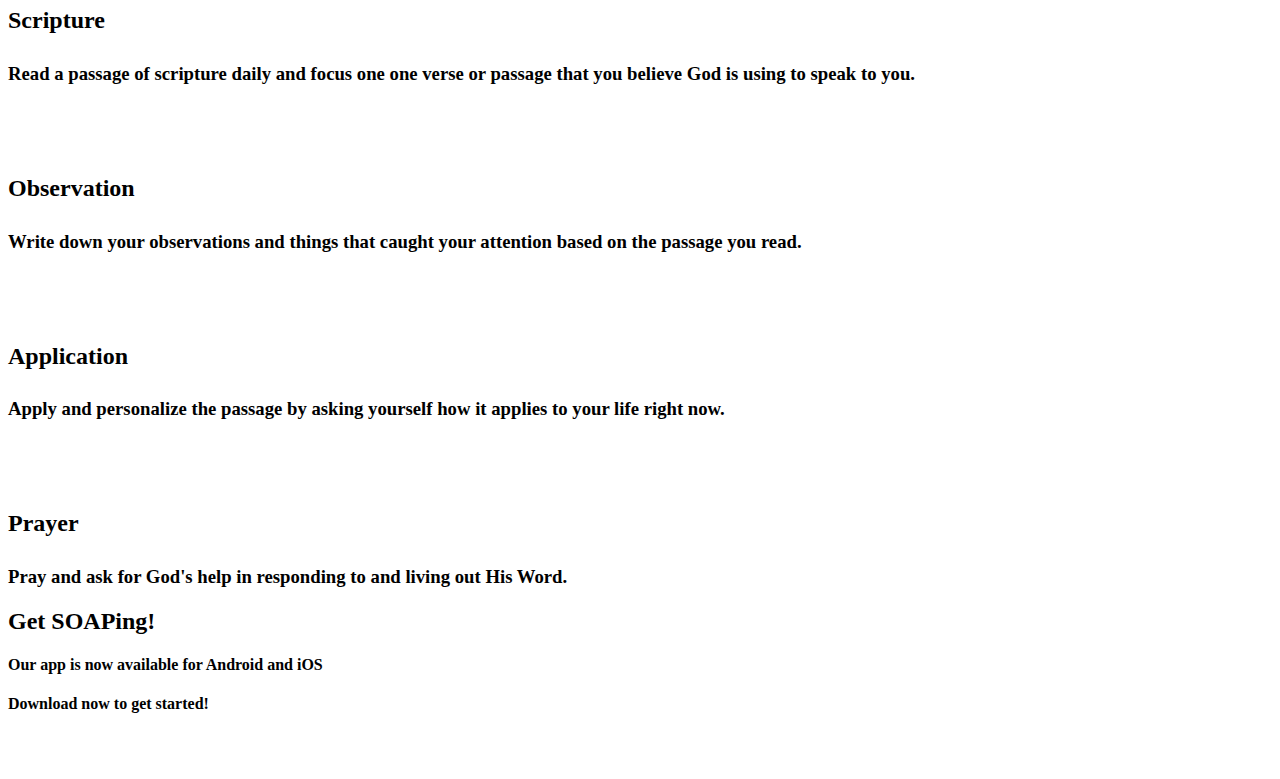
==== commit b840a411: "Change tagline on honepage" ====
--- a/index.html
+++ b/index.html
@@ -4,10 +4,10 @@
   <head>
     <meta charset="utf-8">
     <meta name="viewport" content="width=device-width, initial-scale=1, shrink-to-fit=no">
-    <meta name="description" content="Soapy app aims to help people read and meditate the Bible and give them easy access to personally discover the truth and beauty of God's Word.">
+    <meta name="description" content="Daily SOAP app aims to help people read and meditate the Bible and give them easy access to personally discover the truth and beauty of God's Word.">
     <meta name="author" content="">
 
-    <title>soapy app</title>
+    <title>Daily SOAP</title>
     <link rel="apple-touch-icon" sizes="57x57" href="/favicon/apple-icon-57x57.png">
     <link rel="apple-touch-icon" sizes="60x60" href="/favicon/apple-icon-60x60.png">
     <link rel="apple-touch-icon" sizes="72x72" href="/favicon/apple-icon-72x72.png">
@@ -44,6 +44,17 @@
     <!-- Custom styles for this template -->
     <link href="css/new-age.css" rel="stylesheet">
 
+    <!-- Google Analytics -->
+    <!-- Global site tag (gtag.js) - Google Analytics -->
+    <script async src="https://www.googletagmanager.com/gtag/js?id=UA-132533312-1"></script>
+    <script>
+      window.dataLayer = window.dataLayer || [];
+      function gtag(){dataLayer.push(arguments);}
+      gtag('js', new Date());
+
+      gtag('config', 'UA-132533312-1');
+    </script>
+
   </head>
 
   <body id="page-top">
@@ -51,7 +62,6 @@
     <nav class="navbar navbar-expand-lg navbar-light fixed-top" id="mainNav">
       <div class="container">
         <button class="navbar-toggler navbar-toggler-right" type="button" data-toggle="collapse" data-target="#navbarResponsive" aria-controls="navbarResponsive" aria-expanded="false" aria-label="Toggle navigation">
-          Menu
           <i class="fas fa-bars"></i>
         </button>
         <div class="collapse navbar-collapse" id="navbarResponsive">
@@ -72,37 +82,104 @@
         <div class="row h-100">
           <div class="col-lg-8 my-auto">
             <div class="header-content mx-auto">
-              <h1 class="mb-5"><strong>soapy app</strong></h1>
-              <h1 class="mb-4">Get SOAPY in the Word of God</h1>
+              <h1 class="mb-5"><strong>Daily SOAP</strong></h1>
+              <h1 class="mb-4">Discover the truth and beauty of God's Word daily</h1>
               <h3 class="mb-3">
-                    soapy aims to help people read and meditate the Bible and give them easy access to personally discover the truth and beauty of God's Word.
+                    Daily SOAP aims to help people read and meditate the Bible and gives them easy access to personally discover the truth and beauty of God's Word.
               </h3>
               <h3>
-                  The app is developed by a group of Christ-followers who strives to be ALIVE disciples from the <a href="http://hongkong.hmcc.net">Harvest Mission Community Church of Hong Kong</a>.
+                  The app is developed by a group of Christ-followers from the <a href="http://hongkong.hmcc.net">Harvest Mission Community Church of Hong Kong</a> who strive to be ALIVE disciples.
               </h3>
               <br>
-              <a href="#download" class="btn btn-outline btn-xl js-scroll-trigger"><strong>Get soapy</strong></a>
+              <a href="#download" class="btn btn-outline btn-xl js-scroll-trigger"><strong>Get app</strong></a>
               <br>
             </div>
           </div>
           <div class="col-lg-4 my-auto">
             <div class="device-container">
-                <img src="img/soapy-pixel-framed.png" class="img-fluid" alt="">
+              <div class="device-container">
+                <div class="device-mockup iphone6_plus portrait white">
+                  <div class="device">
+                    <div class="screen">
+                      <!-- Demo image for screen mockup, you can put an image here, some HTML, an animation, video, or anything else! -->
+                      <img src="img/iphone_screenshot.png" class="img-fluid" alt="">
+                    </div>
+                    <div class="button">
+                      <!-- You can hook the "home button" to some JavaScript events or just remove it -->
+                    </div>
+                  </div>
+                </div>
+              </div>
             </div>
           </div>
         </div>
       </div>
     </header>
+
+    <section class="download" id="aboutSOAP">
+      <div class="container">
+          <div class="row justify-content-md-center">
+              <div class="col-md-10 mx-auto">
+              <h2 class="section-heading"><b>Abide in Christ</b></h2>
+              <h3>Connect with God and abide in Him daily using the Daily SOAP app to read and meditate on a passage.</h3>
+              <br/><br/><br/>
+            </div>
+
+            <div class="row">
+                <div class="col justify-content-md-center text-center">
+                  <i class="fa fa-bible" style="font-size:120px; color:#FDCA4D;"></i>
+                  <br/><br/>
+                  <h3>Read the entire Bible in 1-2 years</h3>
+                </div>
+                <div class="col justify-content-md-center text-center">
+                  <i class="fa fa-clock" style="font-size:120px; color:#FDCA4D;"></i>
+                  <br/><br/>
+                  <h3>Spend 15-30 minutes daily in God's Word</h3>
+                </div>
+              <div class="col justify-content-md-center text-center">
+                <i class="fa fa-mobile-alt" style="font-size:120px; color:#FDCA4D;"></i>
+                <br/><br/>
+                <h3>Read and reflect on the go with Daily SOAP</h3>
+              </div>
+                <div class="col justify-content-md-center text-center">
+                  <i class="fa fa-plug" style="font-size:120px; color:#FDCA4D;"></i>
+                  <br/><br/>
+                  <h3>Abide in God for the rest of the day</h3>
+                </div>
+              </div>
+        </div>
+        <br/><br/> <br/>
+        <div class="row">
+          <div class="col-md-10 mx-auto">
+            <h2 class="section-heading"><b>SOAP</b></h2>
+            <h3>SOAP is a Bible reading tool that helps you engage with the Bible daily, reflect on and apply what God is saying through His Word.</h3>
+            <br>
+            <h2 class="section-heading text-left"><i class="fa fa-bible" style="font-size:60px"></i> Scripture</i></h2>
+            <h3>Read a passage of scripture daily and focus one one verse or passage that you believe God is using to speak to you.</h3>
+            <br>
+            <h2 class="section-heading text-left"><i class="fa fa-search" style="font-size:60px"></i> Observation</h2>
+            <h3>Write down your observations and things that caught your attention based on the passage you read.</h3>
+            <br>
+            <h2 class="section-heading text-left"><i class="fa fa-calendar-check" style="font-size:60px"></i> Application</h2>
+            <h3>Apply and personalize the passage by asking yourself how it applies to your life right now.</h3>
+            <br>
+            <h2 class="section-heading text-left"><i class="fa fa-praying-hands" style="font-size:60px"></i> Prayer</h2>
+            <h3>Pray and ask for God's help in responding to and living out His Word.</h3>
+          </div>
+        </div>
+      </div>
+    </section>
 
     <section class="download bg-primary text-center" id="download">
       <div class="container">
         <div class="row">
           <div class="col-md-8 mx-auto">
-            <h2 class="section-heading">Get Soapy!</h2>
-            <h4>Our app is now available for Android and iOS! Download now to get started!</h4>
+            <h2 class="section-heading">Get SOAPing!</h2>
+            <h4>Our app is now available for Android and iOS</h4>
+            <h4>Download now to get started!</h4>
             <br>
             <div class="badges">
-              <a class="badge-link" href="https://play.google.com/store/apps/details?id=xyz.nouze.soapy"><img src="img/google-play-badge.svg" alt=""></a>
+              <a class="badge-link" href="https://play.google.com/store/apps/details?id=net.hmcc.hongkong.dailysoap"><img src="img/google-play-badge.svg" alt=""></a>
               <a class="badge-link" href="https://itunes.apple.com/app/soapy-soap-bible-reading-app/id1448825436"><img src="img/app-store-badge.svg" alt=""></a>
             </div>
           </div>
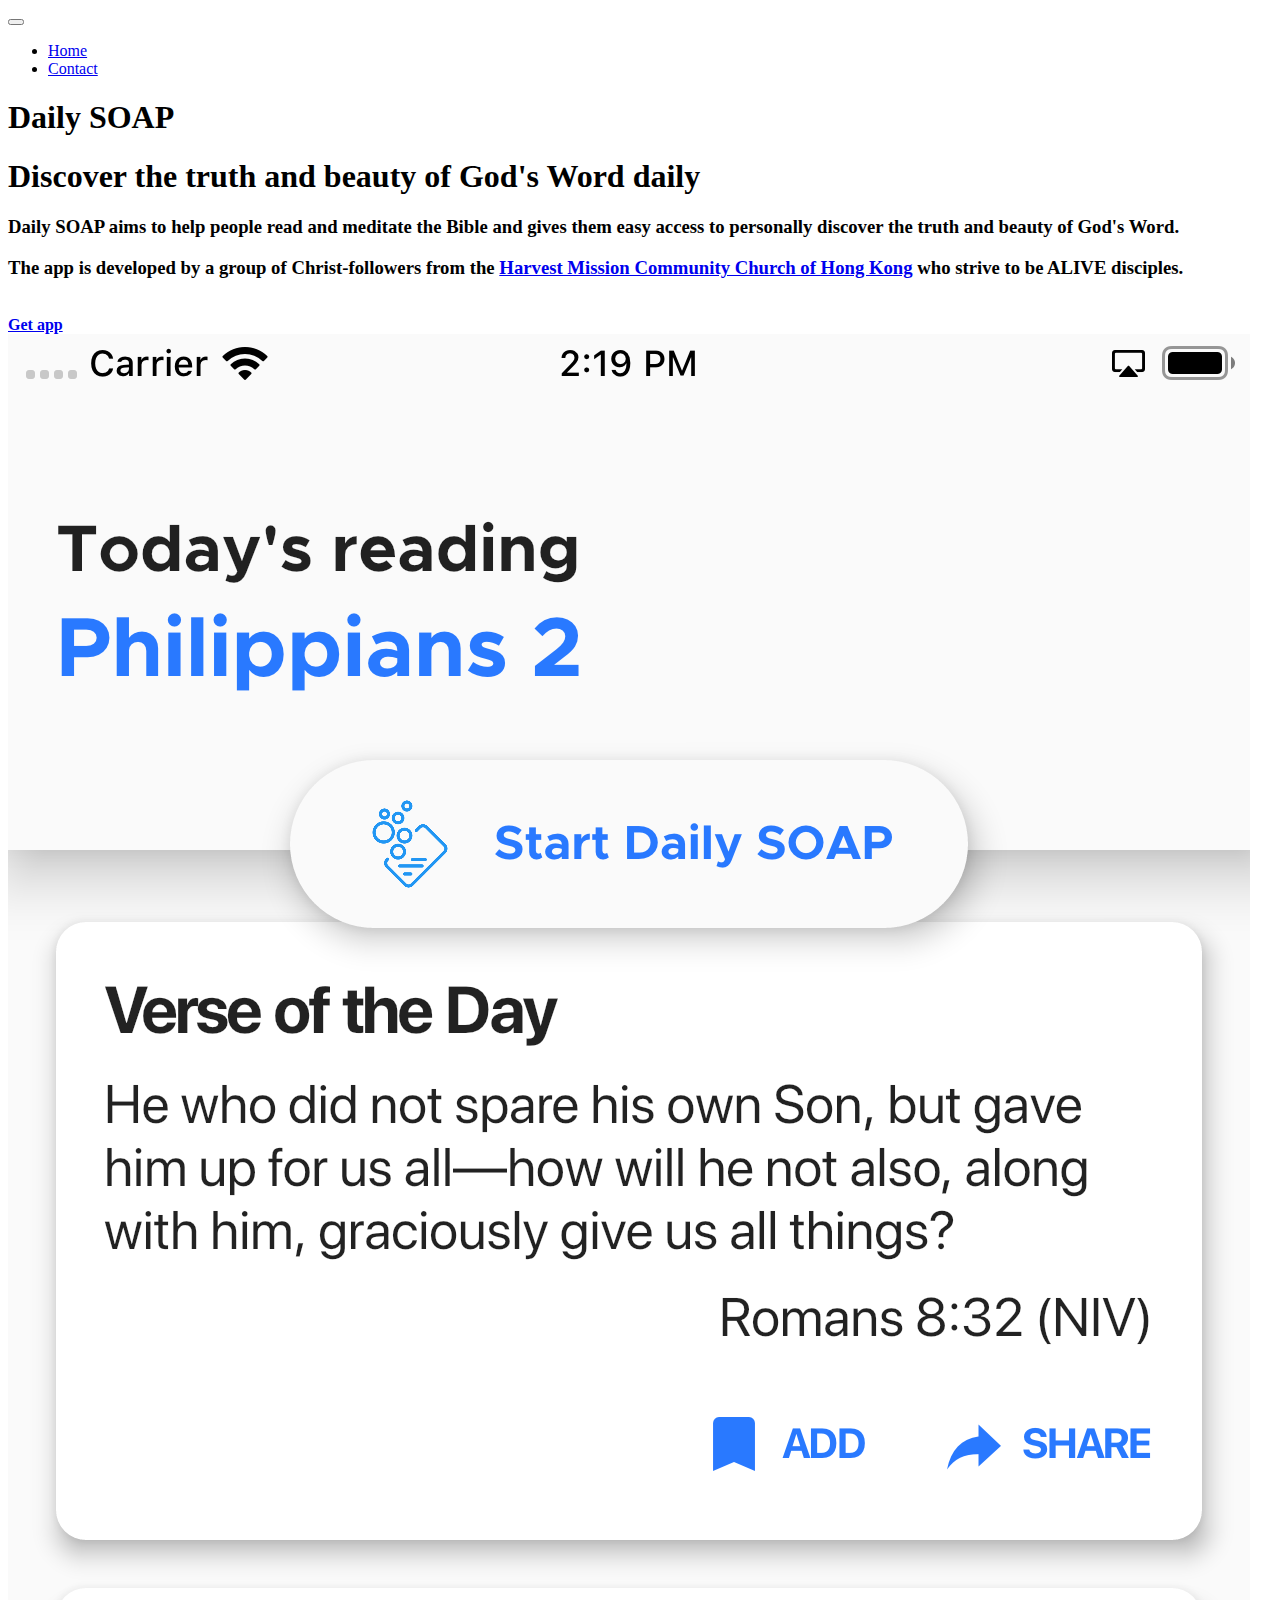
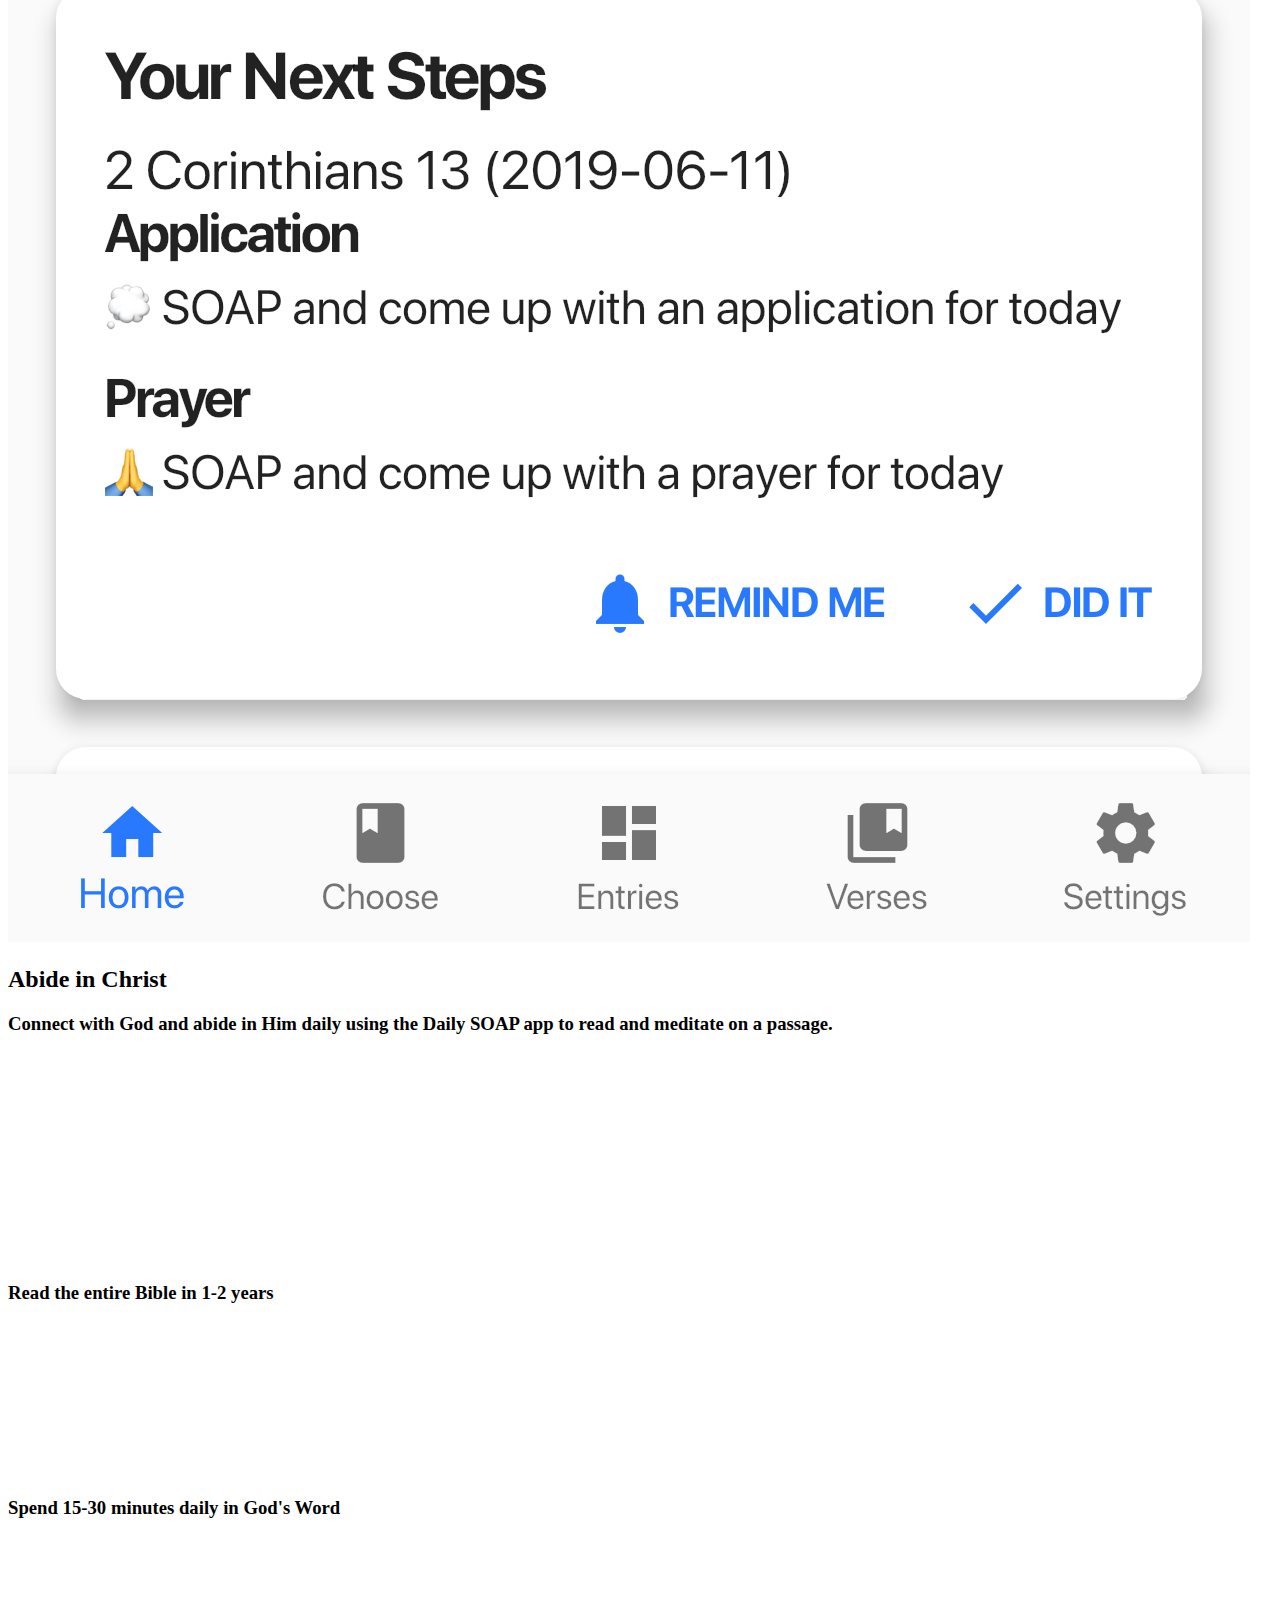
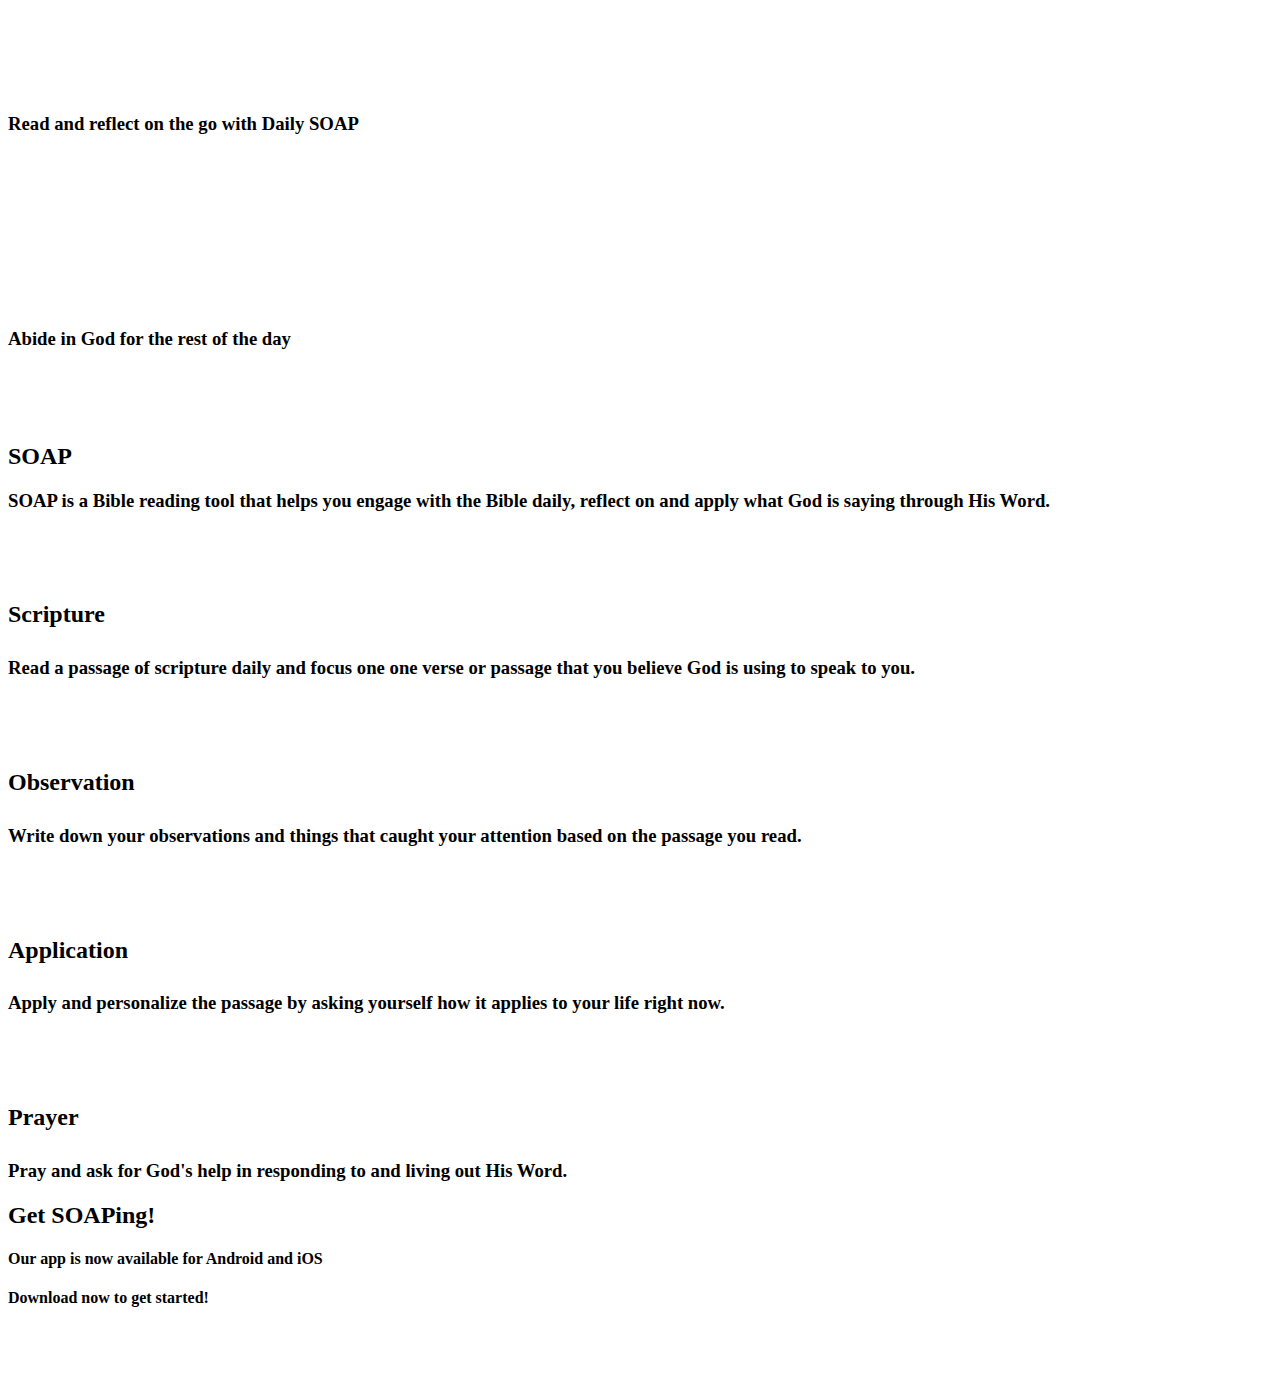
==== commit e0494d8e: "Update home screen screenshot" ====
--- a/index.html
+++ b/index.html
@@ -102,7 +102,7 @@
                   <div class="device">
                     <div class="screen">
                       <!-- Demo image for screen mockup, you can put an image here, some HTML, an animation, video, or anything else! -->
-                      <img src="img/iphone_screenshot.png" class="img-fluid" alt="">
+                      <img src="img/apphomescreen.png" class="img-fluid" alt="">
                     </div>
                     <div class="button">
                       <!-- You can hook the "home button" to some JavaScript events or just remove it -->
